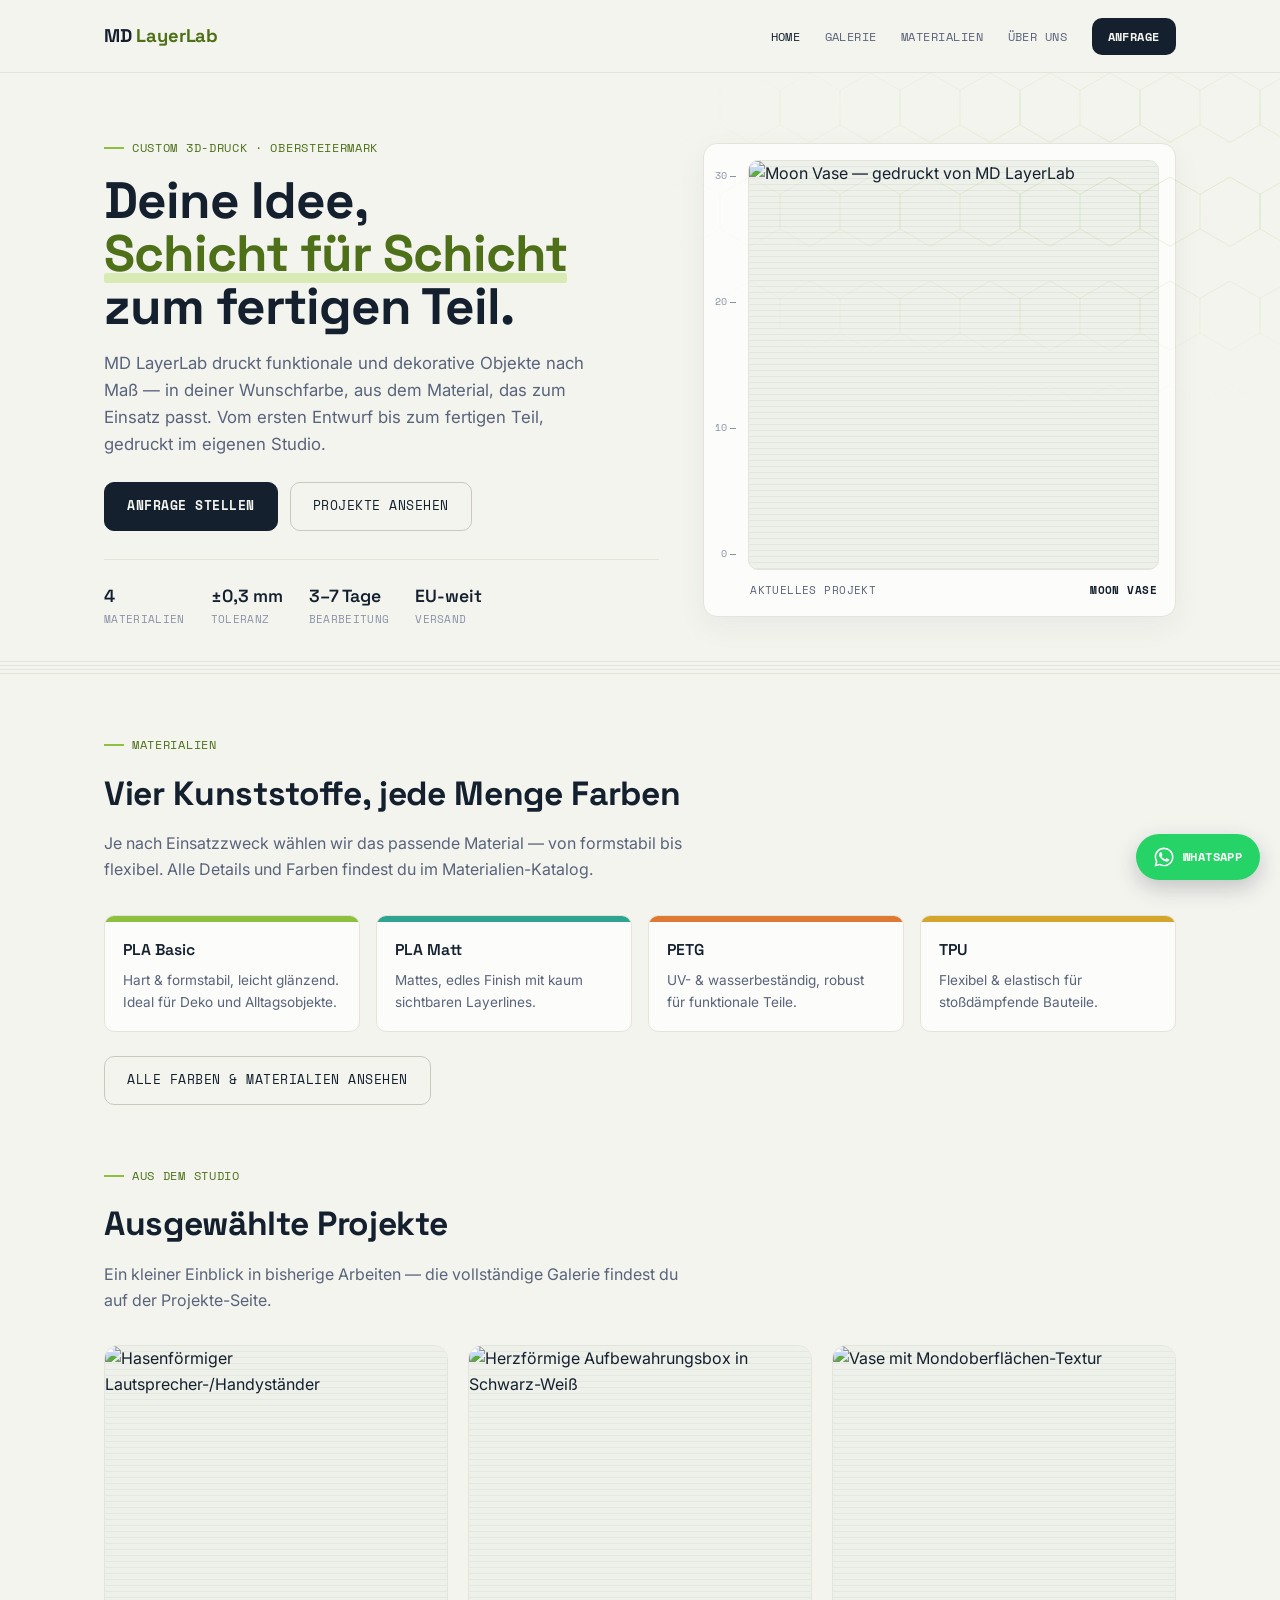
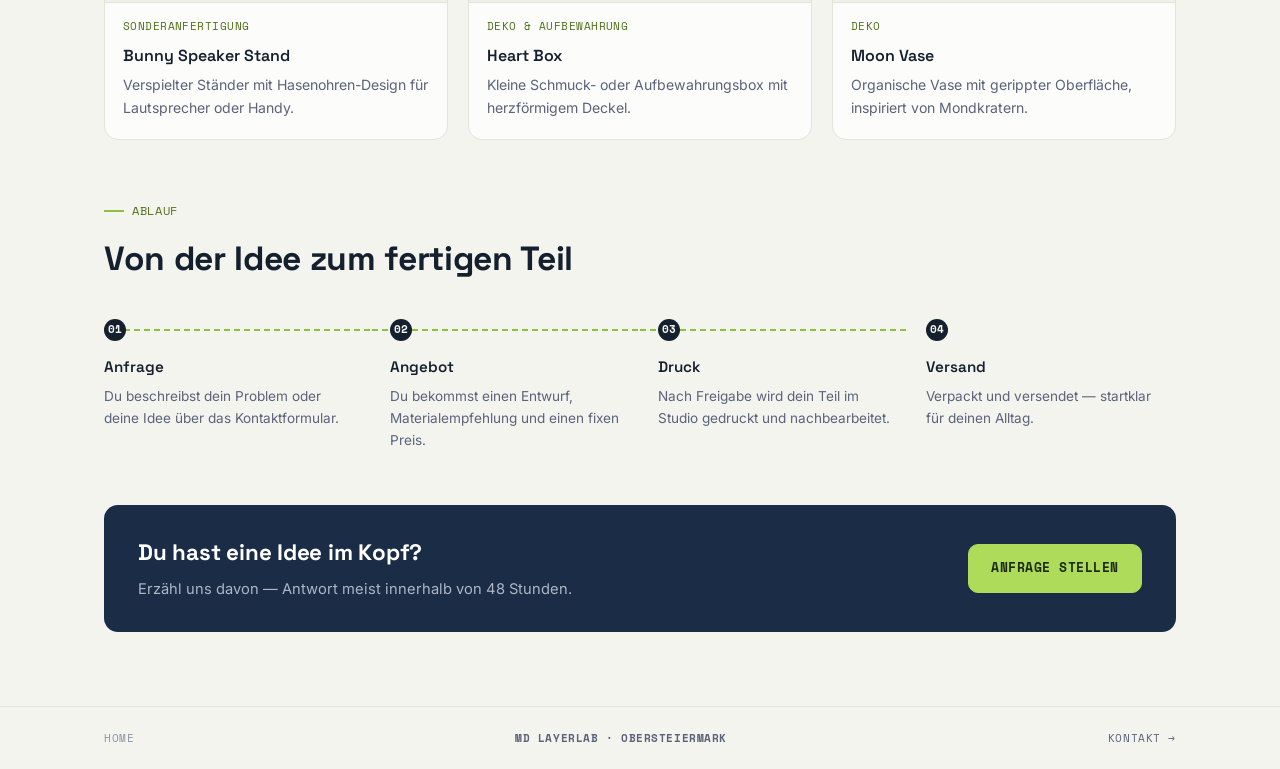
==== index.html @ 95f45e61 "Add files via upload" ====
<!DOCTYPE html>
<html lang="de">
<head>
<meta charset="UTF-8">
<meta name="viewport" content="width=device-width, initial-scale=1.0">
<title>MD LayerLab — Individuelle 3D-Druck-Objekte auf Bestellung</title>
<meta name="description" content="MD LayerLab druckt funktionale und dekorative 3D-Objekte nach Maß — in deiner Wunschfarbe, aus dem passenden Material. Custom 3D-Druck aus der Obersteiermark.">
<link rel="stylesheet" href="style.css">
</head>
<body>

<header class="site-header">
  <div class="wrap">
    <a href="index.html" class="brand">MD&nbsp;<b>LayerLab</b></a>
    <button class="nav-toggle" aria-label="Menü öffnen" aria-expanded="false" id="navToggle"><span></span></button>
    <nav class="main-nav" id="mainNav">
      <ul>
        <li><a href="index.html" aria-current="page">Home</a></li>
        <li><a href="galerie.html">Galerie</a></li>
        <li><a href="materialien.html">Materialien</a></li>
        <li><a href="ueber-mich.html">Über uns</a></li>
        <li><a href="kontakt.html" class="nav-cta">Anfrage</a></li>
      </ul>
    </nav>
  </div>
</header>

<main>

  <section class="hero hex-field">
    <div class="wrap">
      <div>
        <span class="eyebrow">Custom 3D-Druck · Obersteiermark</span>
        <h1>Deine Idee,<br><em>Schicht für Schicht</em><br>zum fertigen Teil.</h1>
        <p class="lede">MD LayerLab druckt funktionale und dekorative Objekte nach Maß — in deiner Wunschfarbe, aus dem Material, das zum Einsatz passt. Vom ersten Entwurf bis zum fertigen Teil, gedruckt im eigenen Studio.</p>
        <div class="btn-row">
          <a href="kontakt.html" class="btn">Anfrage stellen</a>
          <a href="galerie.html" class="btn btn-ghost">Projekte ansehen</a>
        </div>
        <div class="spec-row">
          <div class="s"><div class="v">4</div><div class="k">Materialien</div></div>
          <div class="s"><div class="v">±0,3 mm</div><div class="k">Toleranz</div></div>
          <div class="s"><div class="v">3–7 Tage</div><div class="k">Bearbeitung</div></div>
          <div class="s"><div class="v">EU-weit</div><div class="k">Versand</div></div>
        </div>
      </div>

      <div class="bed">
        <div class="zscale"><span>30</span><span>20</span><span>10</span><span>0</span></div>
        <div class="bed-img"><img src="project_moon-vase.png" alt="Moon Vase — gedruckt von MD LayerLab"></div>
        <div class="bed-bar"><span>Aktuelles Projekt</span><span><b>Moon Vase</b></span></div>
      </div>
    </div>
  </section>

  <div class="layer-divider"></div>

  <section class="section">
    <div class="wrap">
      <div class="section-head">
        <span class="eyebrow">Materialien</span>
        <h2>Vier Kunststoffe, jede Menge Farben</h2>
        <p>Je nach Einsatzzweck wählen wir das passende Material — von formstabil bis flexibel. Alle Details und Farben findest du im Materialien-Katalog.</p>
      </div>
      <div class="material-strip">
        <div class="m-card" style="--tag-color:#8FBF3E;"><div class="bar"></div><div class="in"><h3>PLA Basic</h3><p>Hart &amp; formstabil, leicht glänzend. Ideal für Deko und Alltagsobjekte.</p></div></div>
        <div class="m-card" style="--tag-color:#2FA48F;"><div class="bar"></div><div class="in"><h3>PLA Matt</h3><p>Mattes, edles Finish mit kaum sichtbaren Layerlines.</p></div></div>
        <div class="m-card" style="--tag-color:#DE7A34;"><div class="bar"></div><div class="in"><h3>PETG</h3><p>UV- &amp; wasserbeständig, robust für funktionale Teile.</p></div></div>
        <div class="m-card" style="--tag-color:#D6A62C;"><div class="bar"></div><div class="in"><h3>TPU</h3><p>Flexibel &amp; elastisch für stoßdämpfende Bauteile.</p></div></div>
      </div>
      <div style="margin-top:24px;">
        <a href="materialien.html" class="btn btn-ghost">Alle Farben &amp; Materialien ansehen</a>
      </div>
    </div>
  </section>

  <section class="section" style="padding-top:0;">
    <div class="wrap">
      <div class="section-head">
        <span class="eyebrow">Aus dem Studio</span>
        <h2>Ausgewählte Projekte</h2>
        <p>Ein kleiner Einblick in bisherige Arbeiten — die vollständige Galerie findest du auf der Projekte-Seite.</p>
      </div>
      <div class="grid">
        <div class="card">
          <div class="photo"><img src="project_bunny-stand.png" alt="Hasenförmiger Lautsprecher-/Handyständer"></div>
          <div class="body"><span class="meta">Sonderanfertigung</span><h3>Bunny Speaker Stand</h3><p>Verspielter Ständer mit Hasenohren-Design für Lautsprecher oder Handy.</p></div>
        </div>
        <div class="card">
          <div class="photo"><img src="project_heart-box.png" alt="Herzförmige Aufbewahrungsbox in Schwarz-Weiß"></div>
          <div class="body"><span class="meta">Deko &amp; Aufbewahrung</span><h3>Heart Box</h3><p>Kleine Schmuck- oder Aufbewahrungsbox mit herzförmigem Deckel.</p></div>
        </div>
        <div class="card">
          <div class="photo"><img src="project_moon-vase.png" alt="Vase mit Mondoberflächen-Textur"></div>
          <div class="body"><span class="meta">Deko</span><h3>Moon Vase</h3><p>Organische Vase mit gerippter Oberfläche, inspiriert von Mondkratern.</p></div>
        </div>
      </div>
    </div>
  </section>

  <section class="section" style="padding-top:0;">
    <div class="wrap">
      <div class="section-head">
        <span class="eyebrow">Ablauf</span>
        <h2>Von der Idee zum fertigen Teil</h2>
      </div>
      <div class="process">
        <div class="step"><span class="num">01</span><h4>Anfrage</h4><p>Du beschreibst dein Problem oder deine Idee über das Kontaktformular.</p></div>
        <div class="step"><span class="num">02</span><h4>Angebot</h4><p>Du bekommst einen Entwurf, Materialempfehlung und einen fixen Preis.</p></div>
        <div class="step"><span class="num">03</span><h4>Druck</h4><p>Nach Freigabe wird dein Teil im Studio gedruckt und nachbearbeitet.</p></div>
        <div class="step"><span class="num">04</span><h4>Versand</h4><p>Verpackt und versendet — startklar für deinen Alltag.</p></div>
      </div>
    </div>
  </section>

  <section class="section" style="padding-top:0;">
    <div class="wrap">
      <div class="cta-band">
        <div><h3>Du hast eine Idee im Kopf?</h3><p>Erzähl uns davon — Antwort meist innerhalb von 48 Stunden.</p></div>
        <a href="kontakt.html" class="btn btn-lime">Anfrage stellen</a>
      </div>
    </div>
  </section>

</main>

<footer class="site-footer">
  <div class="wrap">
    <span class="spec">Home</span>
    <span class="spec brand">MD LayerLab · Obersteiermark</span>
    <span class="spec"><a href="kontakt.html">Kontakt →</a></span>
  </div>
</footer>

<a href="https://wa.me/message/5LC736UJI4IAH1" class="float-cta wa" target="_blank" rel="noopener" aria-label="Chat auf WhatsApp">
  <svg viewBox="0 0 24 24" fill="currentColor" aria-hidden="true"><path d="M17.5 14.38c-.3-.15-1.76-.87-2.03-.97-.27-.1-.47-.15-.67.15-.2.3-.77.97-.94 1.16-.17.2-.35.22-.64.08-.3-.15-1.26-.47-2.4-1.48-.89-.8-1.49-1.77-1.66-2.07-.17-.3-.02-.46.13-.61.13-.13.3-.35.44-.52.15-.17.2-.3.3-.5.1-.2.05-.37-.02-.52-.08-.15-.67-1.62-.92-2.21-.24-.57-.49-.5-.67-.51h-.57c-.2 0-.52.07-.79.37-.27.3-1.04 1.02-1.04 2.48 0 1.46 1.06 2.87 1.21 3.07.15.2 2.1 3.2 5.08 4.49.71.3 1.26.49 1.69.63.71.22 1.36.19 1.87.12.57-.09 1.76-.72 2.01-1.42.25-.7.25-1.29.17-1.42-.07-.12-.27-.2-.57-.34zM12.05 21.5a9.4 9.4 0 0 1-4.8-1.31l-.34-.2-3.57.93.96-3.48-.23-.36a9.44 9.44 0 0 1-1.44-5.02c0-5.2 4.24-9.44 9.46-9.44 2.52 0 4.9.98 6.68 2.77a9.4 9.4 0 0 1 2.77 6.68c0 5.2-4.24 9.44-9.45 9.44zm8.04-17.49A11.34 11.34 0 0 0 12.05.5C5.8.5.72 5.58.72 11.83c0 2 .52 3.95 1.51 5.67L.63 23.5l6.13-1.6a11.32 11.32 0 0 0 5.29 1.34h.01c6.25 0 11.33-5.08 11.33-11.33 0-3.03-1.18-5.87-3.3-8.01z"/></svg>
  <span class="label">WhatsApp</span>
</a>

<script src="script.js"></script>
</body>
</html>
---- style.css ----
/* =========================================================
   MD LAYERLAB — Shared Stylesheet  (Light "Print Studio" v3)
   Hell & freundlich. Navy als Struktur, Lime als Akzent,
   Filamentfarben nur auf Material-Markern.
   Signature: FDM layer-lines + Druckbett-Z-Skala.
   ========================================================= */

@import url('https://fonts.googleapis.com/css2?family=Space+Grotesk:wght@500;600;700&family=Inter:wght@400;500;600&family=Space+Mono:wght@400;700&display=swap');

:root {
  --paper: #F4F4EF;
  --paper-2: #FCFCFA;
  --ink: #14202E;
  --navy: #1A2C46;
  --soft: #59637A;
  --faint: #8A93A6;
  --line: #E4E4DB;
  --line-2: #EDEDE7;

  --lime: #8FBF3E;
  --lime-bright: #AEDC5A;
  --lime-ink: #4E7019;

  --teal: #2FA48F;
  --orange: #DE7A34;
  --amber: #D6A62C;

  --font-display: 'Space Grotesk', sans-serif;
  --font-body: 'Inter', sans-serif;
  --font-mono: 'Space Mono', monospace;

  --radius: 10px;
  --radius-lg: 14px;
  --maxw: 1120px;
}

* { box-sizing: border-box; }
html { scroll-behavior: smooth; -webkit-text-size-adjust: 100%; }

@media (prefers-reduced-motion: reduce) {
  html { scroll-behavior: auto; }
  * { animation-duration: 0.01ms !important; transition-duration: 0.01ms !important; }
}

body {
  margin: 0;
  background: var(--paper);
  color: var(--ink);
  font-family: var(--font-body);
  font-size: 16px;
  line-height: 1.62;
  -webkit-font-smoothing: antialiased;
}

a { color: var(--lime-ink); }
img { max-width: 100%; display: block; }

:focus-visible { outline: 2px solid var(--lime); outline-offset: 3px; }

.wrap { max-width: var(--maxw); margin: 0 auto; padding: 0 24px; }

/* ---------- Signature: layer-line divider ---------- */
.layer-divider {
  height: 16px;
  background-image: repeating-linear-gradient(180deg, transparent 0 3px, var(--line) 3px 4px);
}

/* ---------- Hexagon field (dezent im Hero) ---------- */
.hex-field { position: relative; overflow: hidden; }
.hex-field::before {
  content: '';
  position: absolute;
  inset: 0;
  pointer-events: none;
  background-image: url("data:image/svg+xml,%3Csvg xmlns='http://www.w3.org/2000/svg' width='120' height='104' viewBox='0 0 120 104'%3E%3Cg fill='none' stroke='%238FBF3E' stroke-opacity='0.22' stroke-width='1'%3E%3Cpath d='M30 0L60 17.3V51.9L30 69.3L0 51.9V17.3Z'/%3E%3Cpath d='M90 0L120 17.3V51.9L90 69.3L60 51.9V17.3Z'/%3E%3C/g%3E%3C/svg%3E");
  mask-image: radial-gradient(ellipse 55% 55% at 88% 20%, black 0%, transparent 70%);
  -webkit-mask-image: radial-gradient(ellipse 55% 55% at 88% 20%, black 0%, transparent 70%);
}

/* ---------- Header / Nav ---------- */
.site-header {
  position: sticky;
  top: 0;
  z-index: 50;
  background: rgba(244, 244, 239, 0.9);
  backdrop-filter: blur(8px);
  border-bottom: 1px solid var(--line);
}
.site-header .wrap {
  display: flex;
  align-items: center;
  justify-content: space-between;
  height: 72px;
}
.brand {
  font-family: var(--font-display);
  font-weight: 700;
  font-size: 1.15rem;
  letter-spacing: -0.01em;
  color: var(--ink);
  text-decoration: none;
}
.brand b { color: var(--lime-ink); font-weight: 700; }

nav.main-nav ul {
  list-style: none;
  display: flex;
  align-items: center;
  gap: 24px;
  margin: 0;
  padding: 0;
}
nav.main-nav a {
  text-decoration: none;
  color: var(--soft);
  font-family: var(--font-mono);
  font-size: 0.78rem;
  text-transform: uppercase;
  letter-spacing: 0.04em;
  transition: color 0.15s ease;
}
nav.main-nav a:hover,
nav.main-nav a[aria-current="page"] { color: var(--ink); }
nav.main-nav a.nav-cta {
  background: var(--ink);
  color: var(--paper);
  font-weight: 700;
  padding: 9px 16px;
  border-radius: var(--radius);
  transition: background 0.15s ease;
}
nav.main-nav a.nav-cta:hover { background: var(--navy); color: var(--paper); }

.nav-toggle {
  display: none;
  background: none;
  border: 1px solid var(--line);
  border-radius: var(--radius);
  width: 44px; height: 44px;
  cursor: pointer;
}
.nav-toggle span,
.nav-toggle span::before,
.nav-toggle span::after {
  content: '';
  display: block;
  width: 18px; height: 2px;
  background: var(--ink);
  margin: 0 auto;
  position: relative;
  transition: 0.2s;
}
.nav-toggle span::before { transform: translateY(-6px); }
.nav-toggle span::after { transform: translateY(4px); }

@media (max-width: 800px) {
  nav.main-nav {
    position: absolute;
    top: 72px; left: 0; right: 0;
    background: var(--paper-2);
    border-bottom: 1px solid var(--line);
    box-shadow: 0 12px 24px rgba(20,32,46,0.06);
    display: none;
  }
  nav.main-nav.open { display: block; }
  nav.main-nav ul { flex-direction: column; align-items: stretch; gap: 0; padding: 8px 24px 20px; }
  nav.main-nav a { display: block; padding: 14px 0; border-bottom: 1px solid var(--line-2); }
  nav.main-nav a.nav-cta { text-align: center; margin-top: 12px; padding: 14px; border-bottom: none; }
  .nav-toggle { display: block; }
}

/* ---------- Eyebrow ---------- */
.eyebrow {
  font-family: var(--font-mono);
  font-size: 0.72rem;
  letter-spacing: 0.06em;
  color: var(--lime-ink);
  text-transform: uppercase;
  display: inline-flex;
  align-items: center;
  gap: 8px;
}
.eyebrow::before { content: ''; width: 20px; height: 2px; background: var(--lime); }

/* ---------- Buttons ---------- */
.btn {
  display: inline-flex;
  align-items: center;
  gap: 8px;
  font-family: var(--font-mono);
  font-size: 0.8rem;
  text-transform: uppercase;
  letter-spacing: 0.04em;
  font-weight: 700;
  text-decoration: none;
  padding: 13px 22px;
  border-radius: var(--radius);
  border: 1.5px solid var(--ink);
  color: var(--paper);
  background: var(--ink);
  cursor: pointer;
  transition: background 0.15s ease, transform 0.1s ease;
}
.btn:hover { transform: translateY(-1px); background: var(--navy); border-color: var(--navy); }
.btn-ghost { background: transparent; color: var(--ink); border-color: #C9C9BD; font-weight: 400; }
.btn-ghost:hover { background: var(--paper-2); border-color: var(--lime); color: var(--ink); }
.btn-lime { background: var(--lime-bright); color: #1C2A10; border-color: var(--lime-bright); }
.btn-lime:hover { background: var(--lime); border-color: var(--lime); color: #1C2A10; }
.btn-row { display: flex; gap: 12px; flex-wrap: wrap; }

/* ---------- Hero ---------- */
.hero { padding: 58px 0 30px; }
.hero .wrap {
  display: grid;
  grid-template-columns: 1.08fr 0.92fr;
  gap: 44px;
  align-items: center;
}
.hero h1 {
  font-family: var(--font-display);
  font-weight: 700;
  font-size: clamp(2.2rem, 4.6vw, 3.2rem);
  line-height: 1.03;
  letter-spacing: -0.02em;
  margin: 18px 0 16px;
  color: var(--ink);
}
.hero h1 em {
  font-style: normal;
  color: var(--lime-ink);
  position: relative;
  white-space: nowrap;
}
.hero h1 em::after {
  content: '';
  position: absolute;
  left: 0; right: 0; bottom: 3px;
  height: 10px;
  background: var(--lime-bright);
  opacity: 0.4;
  z-index: -1;
  border-radius: 2px;
}
.hero p.lede { color: var(--soft); font-size: 1.05rem; max-width: 46ch; margin: 0 0 24px; }

.spec-row {
  display: flex;
  gap: 26px;
  margin-top: 28px;
  padding-top: 22px;
  border-top: 1px solid var(--line);
  flex-wrap: wrap;
}
.spec-row .s .v { font-family: var(--font-display); font-weight: 600; font-size: 1.1rem; }
.spec-row .s .k { font-family: var(--font-mono); font-size: 0.68rem; color: var(--faint); text-transform: uppercase; letter-spacing: 0.03em; }

/* ---------- Print-bed hero panel ---------- */
.bed {
  background: var(--paper-2);
  border: 1px solid var(--line);
  border-radius: var(--radius-lg);
  padding: 16px 16px 16px 0;
  display: grid;
  grid-template-columns: 36px 1fr;
  gap: 8px;
  box-shadow: 0 10px 30px rgba(20,32,46,0.05);
}
.bed .zscale {
  display: flex;
  flex-direction: column;
  justify-content: space-between;
  align-items: flex-end;
  padding: 8px 4px;
  font-family: var(--font-mono);
  font-size: 0.62rem;
  color: var(--faint);
}
.bed .zscale span { position: relative; padding-right: 9px; }
.bed .zscale span::after { content: ''; position: absolute; right: 0; top: 50%; width: 6px; height: 1px; background: var(--faint); }
.bed .bed-img {
  border-radius: var(--radius);
  aspect-ratio: 1 / 1;
  overflow: hidden;
  background-image: repeating-linear-gradient(180deg, transparent 0 5px, rgba(20,32,46,0.05) 5px 6px);
  background-color: #EEF0EA;
  border: 1px solid var(--line);
  display: flex; align-items: center; justify-content: center;
}
.bed .bed-img img { width: 100%; height: 100%; object-fit: cover; }
.bed .bed-bar {
  grid-column: 2;
  display: flex;
  justify-content: space-between;
  font-family: var(--font-mono);
  font-size: 0.66rem;
  color: var(--soft);
  text-transform: uppercase;
  letter-spacing: 0.04em;
  padding: 4px 2px 0;
}
.bed .bed-bar b { color: var(--ink); font-weight: 700; }

/* ---------- Sections ---------- */
.section { padding: 54px 0; }
.section-head { margin-bottom: 32px; max-width: 60ch; }
.section-head h2 {
  font-family: var(--font-display);
  font-weight: 700;
  font-size: clamp(1.6rem, 2.8vw, 2.1rem);
  letter-spacing: -0.01em;
  margin: 12px 0 10px;
  color: var(--ink);
}
.section-head p { color: var(--soft); margin: 0; }

/* ---------- Home: material strip ---------- */
.material-strip { display: grid; grid-template-columns: repeat(4, 1fr); gap: 16px; }
.material-strip .m-card {
  background: var(--paper-2);
  border: 1px solid var(--line);
  border-radius: var(--radius);
  overflow: hidden;
}
.material-strip .m-card .bar { height: 6px; background: var(--tag-color, var(--lime)); }
.material-strip .m-card .in { padding: 16px 18px 18px; }
.material-strip .m-card h3 { font-family: var(--font-display); font-weight: 600; font-size: 0.98rem; margin: 0 0 6px; }
.material-strip .m-card p { color: var(--soft); font-size: 0.85rem; margin: 0; }

/* ---------- Project / gallery grid ---------- */
.grid { display: grid; grid-template-columns: repeat(3, 1fr); gap: 20px; }
.card {
  background: var(--paper-2);
  border: 1px solid var(--line);
  border-radius: var(--radius-lg);
  overflow: hidden;
  transition: border-color 0.15s ease, transform 0.15s ease, box-shadow 0.15s ease;
}
.card:hover { border-color: var(--lime); transform: translateY(-3px); box-shadow: 0 12px 28px rgba(20,32,46,0.07); }
.card .photo {
  aspect-ratio: 4 / 3;
  overflow: hidden;
  background-image: repeating-linear-gradient(180deg, transparent 0 5px, rgba(20,32,46,0.045) 5px 6px);
  background-color: #EEF0EA;
  border-bottom: 1px solid var(--line);
}
.card .photo img { width: 100%; height: 100%; object-fit: cover; }
.card .body { padding: 15px 18px 19px; }
.card h3 { font-family: var(--font-display); font-weight: 600; font-size: 1rem; margin: 0 0 6px; }
.card p { color: var(--soft); font-size: 0.88rem; margin: 0; }
.card .meta {
  font-family: var(--font-mono);
  font-size: 0.68rem;
  color: var(--lime-ink);
  text-transform: uppercase;
  letter-spacing: 0.04em;
  display: block;
  margin-bottom: 7px;
}

/* ---------- Process toolpath ---------- */
.process { display: grid; grid-template-columns: repeat(4, 1fr); gap: 0; }
.process .step { padding: 0 18px; position: relative; }
.process .step:first-child { padding-left: 0; }
.process .step:not(:last-child)::after {
  content: '';
  position: absolute;
  top: 10px; right: 0;
  width: 100%; height: 2px;
  background: repeating-linear-gradient(90deg, var(--lime) 0 6px, transparent 6px 10px);
}
.process .step .num {
  width: 22px; height: 22px;
  border-radius: 50%;
  background: var(--ink);
  color: var(--paper);
  font-family: var(--font-mono);
  font-weight: 700;
  font-size: 0.68rem;
  display: flex; align-items: center; justify-content: center;
  position: relative; z-index: 1;
}
.process .step h4 { font-family: var(--font-display); font-weight: 600; margin: 14px 0 6px; font-size: 0.95rem; }
.process .step p { color: var(--soft); font-size: 0.85rem; margin: 0; }

/* ---------- Materialien page ---------- */
.material-intro-grid { display: grid; gap: 18px; margin-bottom: 50px; }
.material-intro-card {
  background: var(--paper-2);
  border: 1px solid var(--line);
  border-left: 4px solid var(--tag-color, var(--lime));
  border-radius: 0 var(--radius) var(--radius) 0;
  padding: 24px 26px;
  display: grid;
  grid-template-columns: 210px 1fr;
  gap: 24px;
  align-items: start;
}
.material-intro-card .m-head { display: flex; flex-direction: column; gap: 8px; }
.material-tag {
  display: inline-block;
  font-family: var(--font-mono);
  font-size: 0.68rem;
  font-weight: 700;
  text-transform: uppercase;
  letter-spacing: 0.04em;
  padding: 4px 11px;
  border-radius: 999px;
  background: var(--tag-color, var(--lime));
  color: #fff;
  width: fit-content;
}
.material-intro-card .m-name { font-family: var(--font-display); font-weight: 700; font-size: 1.35rem; }
.material-price { font-family: var(--font-mono); font-size: 0.74rem; color: var(--faint); }
.material-intro-card p.desc { color: var(--soft); margin: 0; font-size: 0.92rem; }

.swatch-row {
  display: grid;
  grid-template-columns: repeat(auto-fill, minmax(150px, 1fr));
  gap: 16px;
  margin: 0 0 50px;
}
.swatch {
  background: var(--paper-2);
  border: 1px solid var(--line);
  border-radius: var(--radius);
  overflow: hidden;
  transition: border-color 0.15s ease, transform 0.15s ease;
}
.swatch:hover { border-color: var(--lime); transform: translateY(-2px); }
.swatch .photo {
  aspect-ratio: 1 / 1;
  background-image: repeating-linear-gradient(180deg, transparent 0 5px, rgba(20,32,46,0.04) 5px 6px);
  background-color: #EEF0EA;
  overflow: hidden;
}
.swatch .photo img { width: 100%; height: 100%; object-fit: cover; }
.swatch .label { padding: 11px 13px 13px; display: flex; align-items: center; justify-content: space-between; gap: 8px; }
.swatch .label span.name { font-family: var(--font-mono); font-size: 0.72rem; text-transform: uppercase; letter-spacing: 0.02em; }
.swatch .dot { width: 13px; height: 13px; border-radius: 50%; border: 1px solid var(--line); flex-shrink: 0; }

/* ---------- About page ---------- */
.about-layout { display: grid; grid-template-columns: 0.95fr 1.05fr; gap: 52px; align-items: start; }
.about-layout h2 { font-family: var(--font-display); font-weight: 700; font-size: clamp(1.7rem, 3vw, 2.1rem); letter-spacing: -0.01em; margin: 14px 0 18px; }
.about-layout p { color: var(--soft); font-size: 1rem; max-width: 58ch; }
.stat-block { border: 1px solid var(--line); background: var(--paper-2); border-radius: var(--radius-lg); padding: 26px; }
.stat-block dl { margin: 16px 0 0; display: grid; gap: 15px; }
.stat-block dt { font-family: var(--font-mono); font-size: 0.68rem; color: var(--faint); text-transform: uppercase; letter-spacing: 0.04em; }
.stat-block dd { margin: 3px 0 0; font-family: var(--font-display); font-weight: 600; font-size: 1rem; }

/* ---------- Contact / form ---------- */
.contact-layout { display: grid; grid-template-columns: 1fr 1.2fr; gap: 44px; align-items: start; }
.form-panel { background: var(--paper-2); border: 1px solid var(--line); border-radius: var(--radius-lg); padding: 32px; box-shadow: 0 10px 30px rgba(20,32,46,0.05); }
.field { margin-bottom: 20px; }
.field label { display: block; font-family: var(--font-mono); font-size: 0.72rem; text-transform: uppercase; letter-spacing: 0.04em; color: var(--soft); margin-bottom: 8px; }
.field input, .field textarea, .field select {
  width: 100%;
  font-family: var(--font-body);
  font-size: 1rem;
  padding: 12px 14px;
  border: 1px solid var(--line);
  border-radius: var(--radius);
  background: #fff;
  color: var(--ink);
}
.field input::placeholder, .field textarea::placeholder { color: var(--faint); }
.field input:focus, .field textarea:focus, .field select:focus { border-color: var(--lime); outline: none; box-shadow: 0 0 0 3px rgba(143,191,62,0.15); }
.field textarea { resize: vertical; min-height: 112px; }
.field-row { display: grid; grid-template-columns: 1fr 1fr; gap: 16px; }
.form-note { font-size: 0.8rem; color: var(--faint); margin-top: 4px; }
.form-status { margin-top: 16px; font-family: var(--font-mono); font-size: 0.82rem; display: none; }
.form-status.visible { display: block; }
.form-status.ok { color: var(--lime-ink); }
.form-status.err { color: var(--orange); }
.info-block { border-top: 2px solid var(--lime); padding-top: 16px; margin-bottom: 30px; }
.info-block h3 { font-family: var(--font-display); font-weight: 600; font-size: 1rem; margin: 0 0 8px; }
.info-block p, .info-block a { color: var(--soft); font-size: 0.92rem; }

/* ---------- CTA band ---------- */
.cta-band {
  background: var(--navy);
  color: var(--paper);
  border-radius: var(--radius-lg);
  display: flex;
  align-items: center;
  justify-content: space-between;
  gap: 22px;
  padding: 30px 34px;
  flex-wrap: wrap;
}
.cta-band h3 { font-family: var(--font-display); font-weight: 700; font-size: 1.4rem; letter-spacing: -0.01em; margin: 0; color: #fff; }
.cta-band p { color: #AEB6C6; font-size: 0.92rem; margin: 6px 0 0; }

/* ---------- Spec-sheet footer ---------- */
.site-footer { border-top: 1px solid var(--line); padding: 22px 0; margin-top: 20px; }
.site-footer .wrap { display: flex; justify-content: space-between; align-items: center; flex-wrap: wrap; gap: 12px; }
.site-footer .spec { font-family: var(--font-mono); font-size: 0.7rem; color: var(--faint); text-transform: uppercase; letter-spacing: 0.05em; margin: 0; }
.site-footer .spec.brand { color: var(--soft); }
.site-footer a { color: var(--soft); text-decoration: none; }
.site-footer a:hover { color: var(--lime-ink); }

/* ---------- Floating contact button (Platzhalter, WhatsApp) ---------- */
.float-cta {
  position: fixed;
  right: 20px; bottom: 20px;
  z-index: 60;
  display: inline-flex;
  align-items: center;
  gap: 9px;
  background: var(--ink);
  color: var(--paper);
  font-family: var(--font-mono);
  font-size: 0.76rem;
  font-weight: 700;
  text-transform: uppercase;
  letter-spacing: 0.03em;
  text-decoration: none;
  padding: 13px 18px;
  border-radius: 999px;
  box-shadow: 0 8px 22px rgba(20,32,46,0.22);
  transition: transform 0.12s ease, box-shadow 0.12s ease;
}
.float-cta:hover { transform: translateY(-2px); box-shadow: 0 12px 28px rgba(20,32,46,0.28); color: var(--paper); }
/* WhatsApp-Variante: einfach class="float-cta wa" verwenden, sobald die Nummer feststeht */
.float-cta.wa { background: #25D366; color: #fff; }
.float-cta.wa:hover { color: #fff; }
.float-cta svg { width: 20px; height: 20px; flex-shrink: 0; }
@media (max-width: 560px) {
  .float-cta { padding: 14px; }
  .float-cta .label { display: none; }
}

/* ---------- Responsive ---------- */
@media (max-width: 860px) {
  .hero .wrap { grid-template-columns: 1fr; }
  .about-layout { grid-template-columns: 1fr; }
  .contact-layout { grid-template-columns: 1fr; }
  .material-strip { grid-template-columns: repeat(2, 1fr); }
  .grid { grid-template-columns: repeat(2, 1fr); }
}
@media (max-width: 700px) {
  .material-intro-card { grid-template-columns: 1fr; }
}
@media (max-width: 560px) {
  .wrap { padding: 0 18px; }
  .hero { padding: 40px 0 24px; }
  .section { padding: 42px 0; }
  .material-strip { grid-template-columns: 1fr; }
  .grid { grid-template-columns: 1fr; }
  .process { grid-template-columns: repeat(2, 1fr); gap: 26px 0; }
  .process .step, .process .step:first-child { padding: 0 12px; }
  .process .step:nth-child(2)::after { display: none; }
  .field-row { grid-template-columns: 1fr; }
  .form-panel { padding: 22px; }
  .cta-band { padding: 24px; }
}
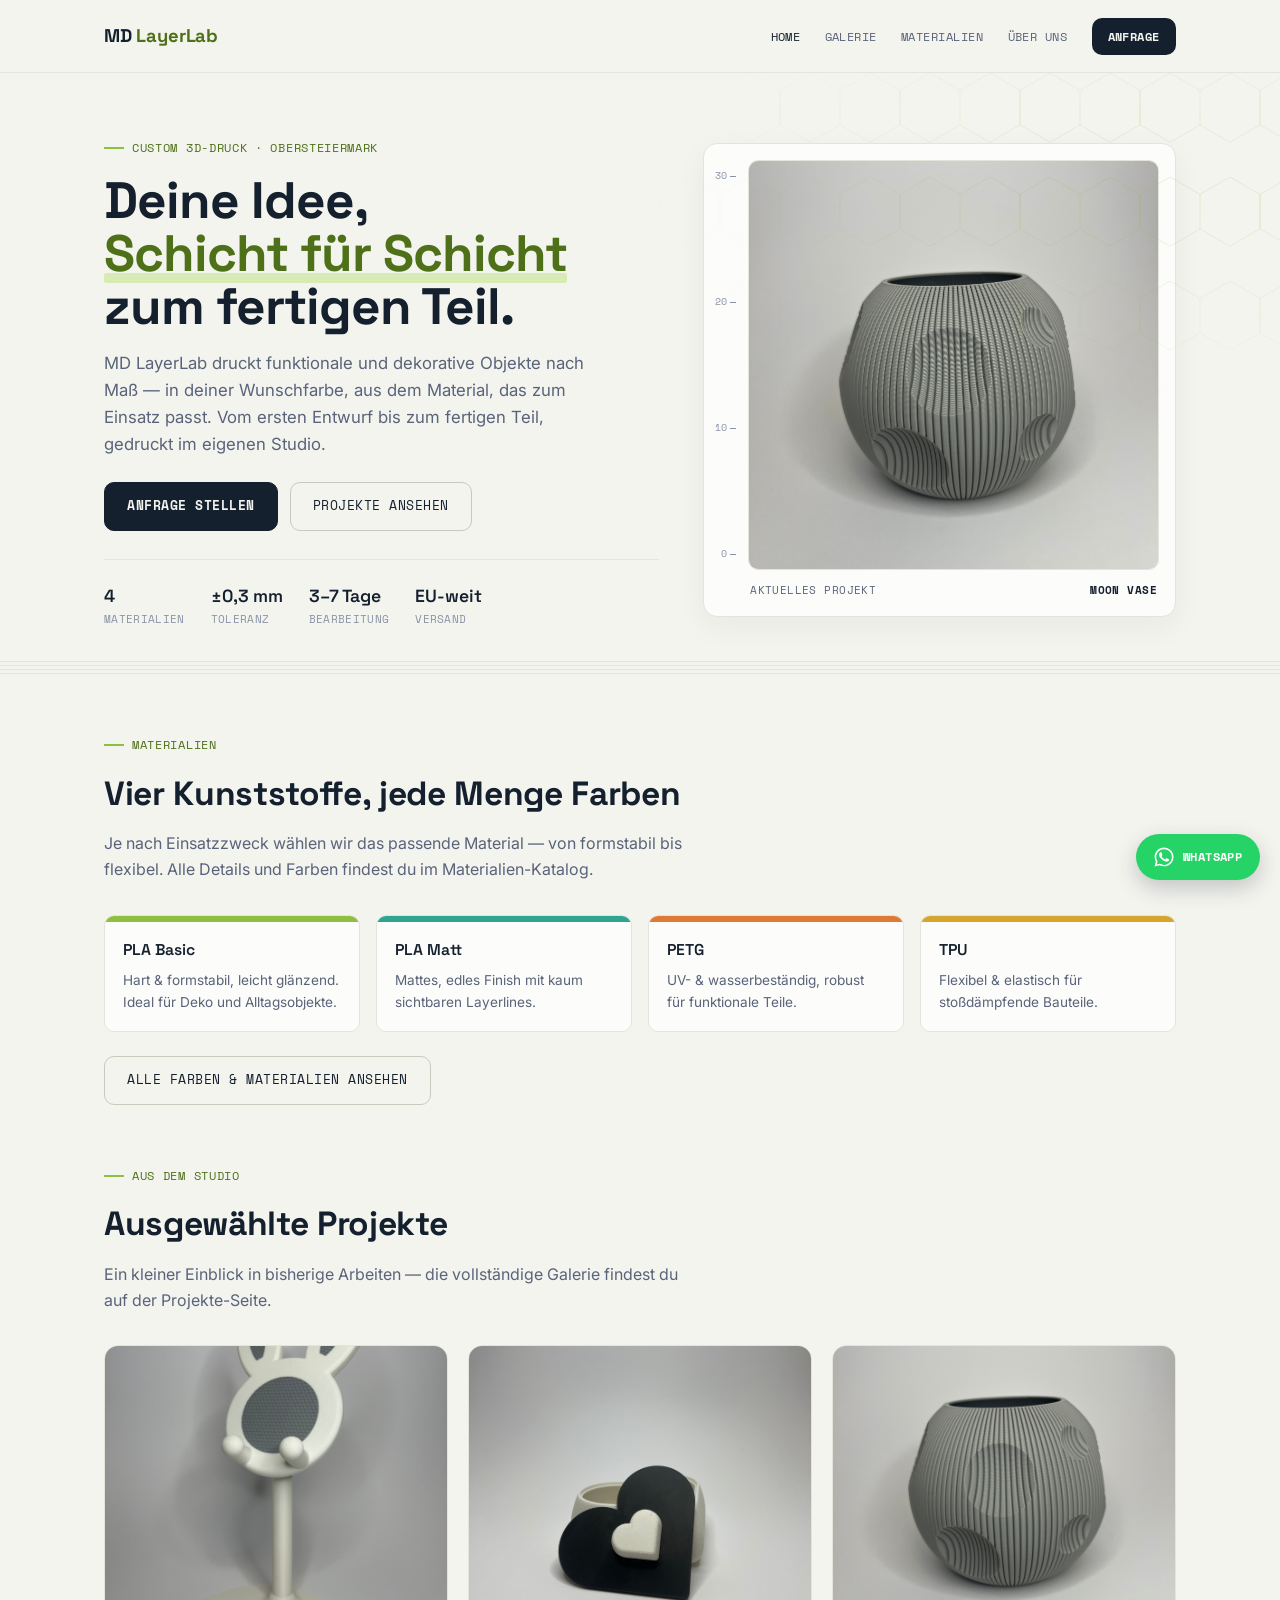
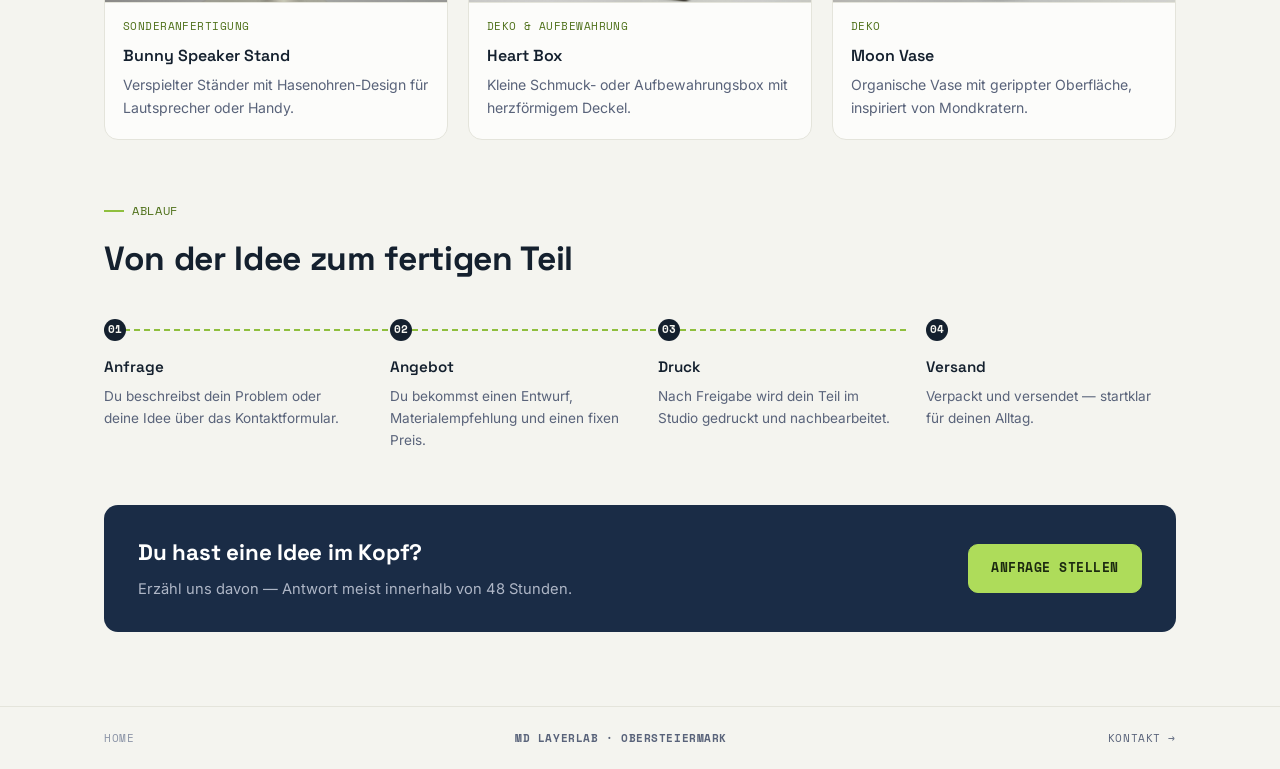
==== commit f2f3d68d: "Add files via upload" ====
--- a/index.html
+++ b/index.html
@@ -47,7 +47,7 @@
 
       <div class="bed">
         <div class="zscale"><span>30</span><span>20</span><span>10</span><span>0</span></div>
-        <div class="bed-img"><img src="project_moon-vase.png" alt="Moon Vase — gedruckt von MD LayerLab"></div>
+        <div class="bed-img"><img src="project_moon-vase.jpeg" alt="Moon Vase — gedruckt von MD LayerLab"></div>
         <div class="bed-bar"><span>Aktuelles Projekt</span><span><b>Moon Vase</b></span></div>
       </div>
     </div>
@@ -83,15 +83,15 @@
       </div>
       <div class="grid">
         <div class="card">
-          <div class="photo"><img src="project_bunny-stand.png" alt="Hasenförmiger Lautsprecher-/Handyständer"></div>
+          <div class="photo"><img src="project_bunny-stand.jpeg" alt="Hasenförmiger Lautsprecher-/Handyständer"></div>
           <div class="body"><span class="meta">Sonderanfertigung</span><h3>Bunny Speaker Stand</h3><p>Verspielter Ständer mit Hasenohren-Design für Lautsprecher oder Handy.</p></div>
         </div>
         <div class="card">
-          <div class="photo"><img src="project_heart-box.png" alt="Herzförmige Aufbewahrungsbox in Schwarz-Weiß"></div>
+          <div class="photo"><img src="project_heart-box.jpeg" alt="Herzförmige Aufbewahrungsbox in Schwarz-Weiß"></div>
           <div class="body"><span class="meta">Deko &amp; Aufbewahrung</span><h3>Heart Box</h3><p>Kleine Schmuck- oder Aufbewahrungsbox mit herzförmigem Deckel.</p></div>
         </div>
         <div class="card">
-          <div class="photo"><img src="project_moon-vase.png" alt="Vase mit Mondoberflächen-Textur"></div>
+          <div class="photo"><img src="project_moon-vase.jpeg" alt="Vase mit Mondoberflächen-Textur"></div>
           <div class="body"><span class="meta">Deko</span><h3>Moon Vase</h3><p>Organische Vase mit gerippter Oberfläche, inspiriert von Mondkratern.</p></div>
         </div>
       </div>
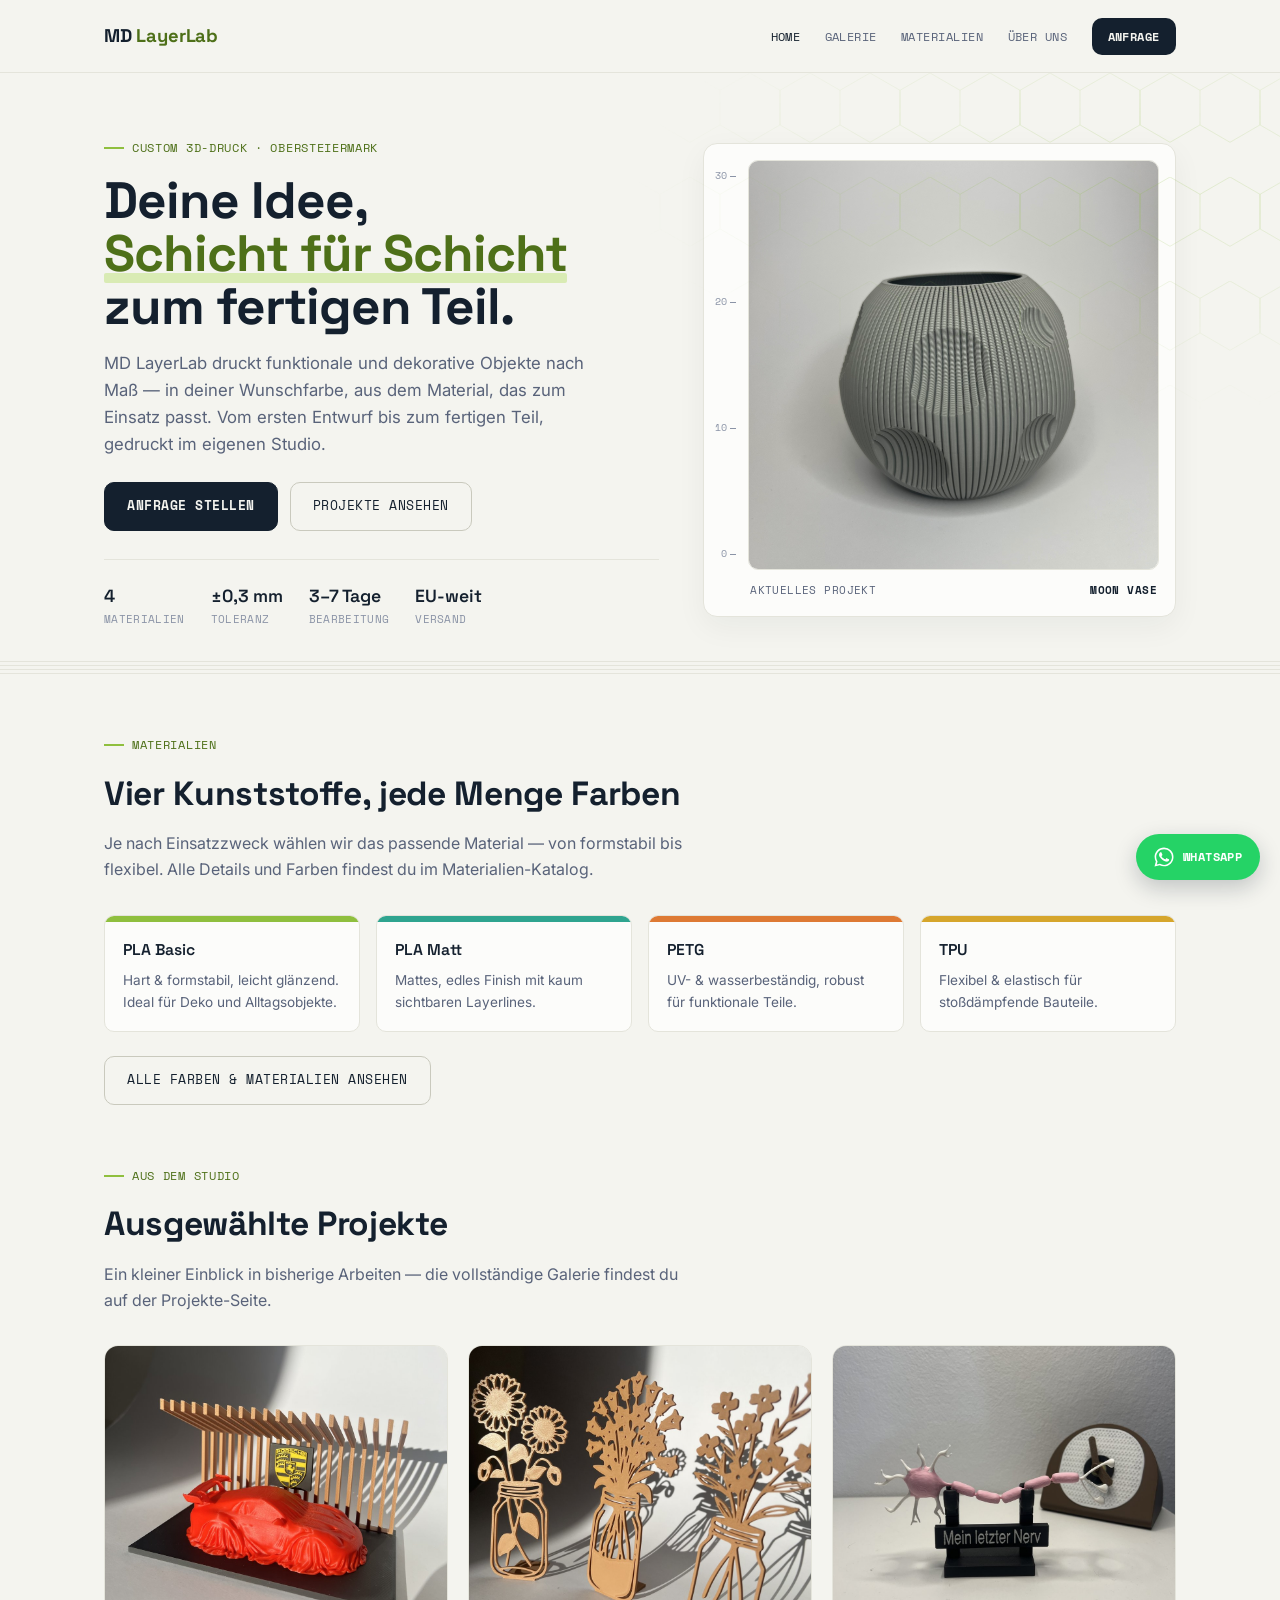
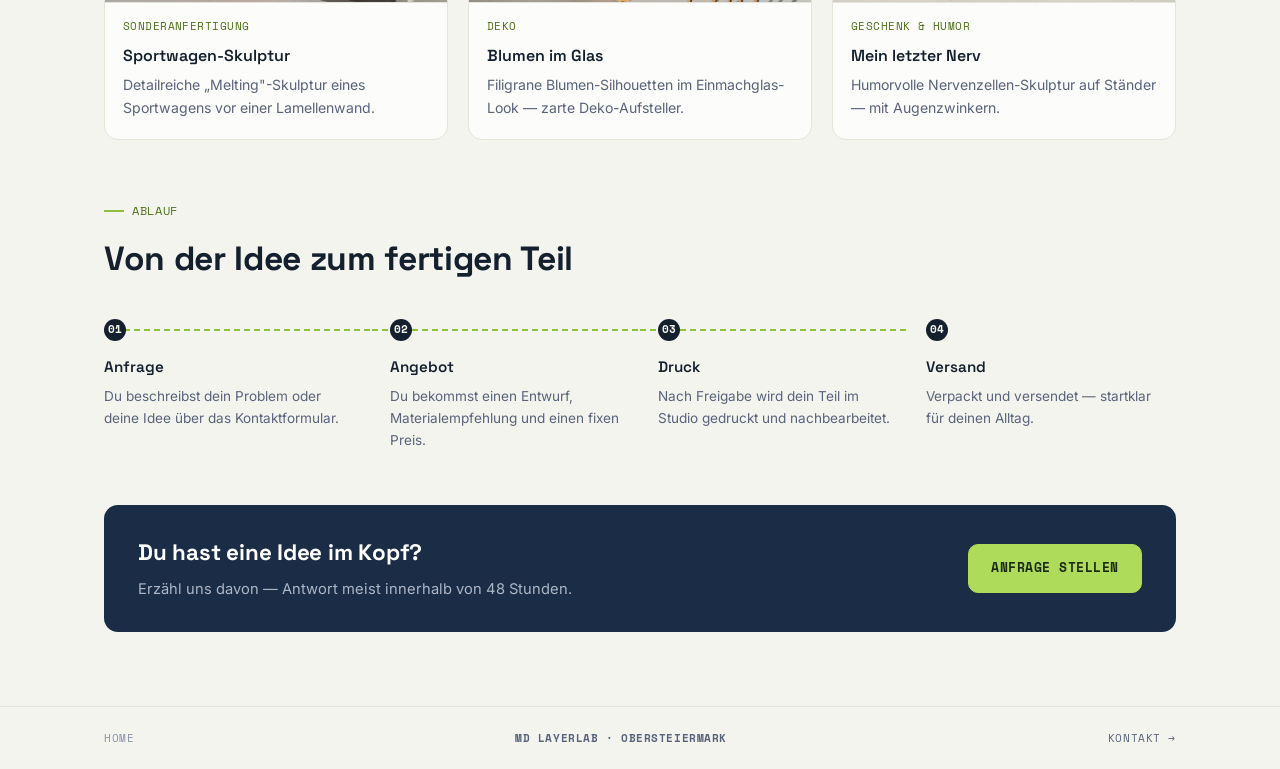
==== commit 1a0d6237: "Add files via upload" ====
--- a/index.html
+++ b/index.html
@@ -47,7 +47,7 @@
 
       <div class="bed">
         <div class="zscale"><span>30</span><span>20</span><span>10</span><span>0</span></div>
-        <div class="bed-img"><img src="project_moon-vase.jpeg" alt="Moon Vase — gedruckt von MD LayerLab"></div>
+        <div class="bed-img"><img src="project_moon-vase.jpeg?v=2" alt="Moon Vase — gedruckt von MD LayerLab"></div>
         <div class="bed-bar"><span>Aktuelles Projekt</span><span><b>Moon Vase</b></span></div>
       </div>
     </div>
@@ -83,16 +83,16 @@
       </div>
       <div class="grid">
         <div class="card">
-          <div class="photo"><img src="project_bunny-stand.jpeg" alt="Hasenförmiger Lautsprecher-/Handyständer"></div>
-          <div class="body"><span class="meta">Sonderanfertigung</span><h3>Bunny Speaker Stand</h3><p>Verspielter Ständer mit Hasenohren-Design für Lautsprecher oder Handy.</p></div>
+          <div class="photo"><img src="project_porsche.jpeg?v=3" style="object-position:center 70%;" alt="Sportwagen-Skulptur im Melting-Look auf Lamellen-Display"></div>
+          <div class="body"><span class="meta">Sonderanfertigung</span><h3>Sportwagen-Skulptur</h3><p>Detailreiche „Melting"-Skulptur eines Sportwagens vor einer Lamellenwand.</p></div>
         </div>
         <div class="card">
-          <div class="photo"><img src="project_heart-box.jpeg" alt="Herzförmige Aufbewahrungsbox in Schwarz-Weiß"></div>
-          <div class="body"><span class="meta">Deko &amp; Aufbewahrung</span><h3>Heart Box</h3><p>Kleine Schmuck- oder Aufbewahrungsbox mit herzförmigem Deckel.</p></div>
+          <div class="photo"><img src="project_flowers.jpeg?v=2" alt="Filigrane Blumen-Silhouetten im Einmachglas-Look"></div>
+          <div class="body"><span class="meta">Deko</span><h3>Blumen im Glas</h3><p>Filigrane Blumen-Silhouetten im Einmachglas-Look — zarte Deko-Aufsteller.</p></div>
         </div>
         <div class="card">
-          <div class="photo"><img src="project_moon-vase.jpeg" alt="Vase mit Mondoberflächen-Textur"></div>
-          <div class="body"><span class="meta">Deko</span><h3>Moon Vase</h3><p>Organische Vase mit gerippter Oberfläche, inspiriert von Mondkratern.</p></div>
+          <div class="photo"><img src="project_nerv.jpeg?v=2" alt="Humorvolle Nervenzellen-Skulptur mit Schriftzug Mein letzter Nerv"></div>
+          <div class="body"><span class="meta">Geschenk &amp; Humor</span><h3>Mein letzter Nerv</h3><p>Humorvolle Nervenzellen-Skulptur auf Ständer — mit Augenzwinkern.</p></div>
         </div>
       </div>
     </div>
